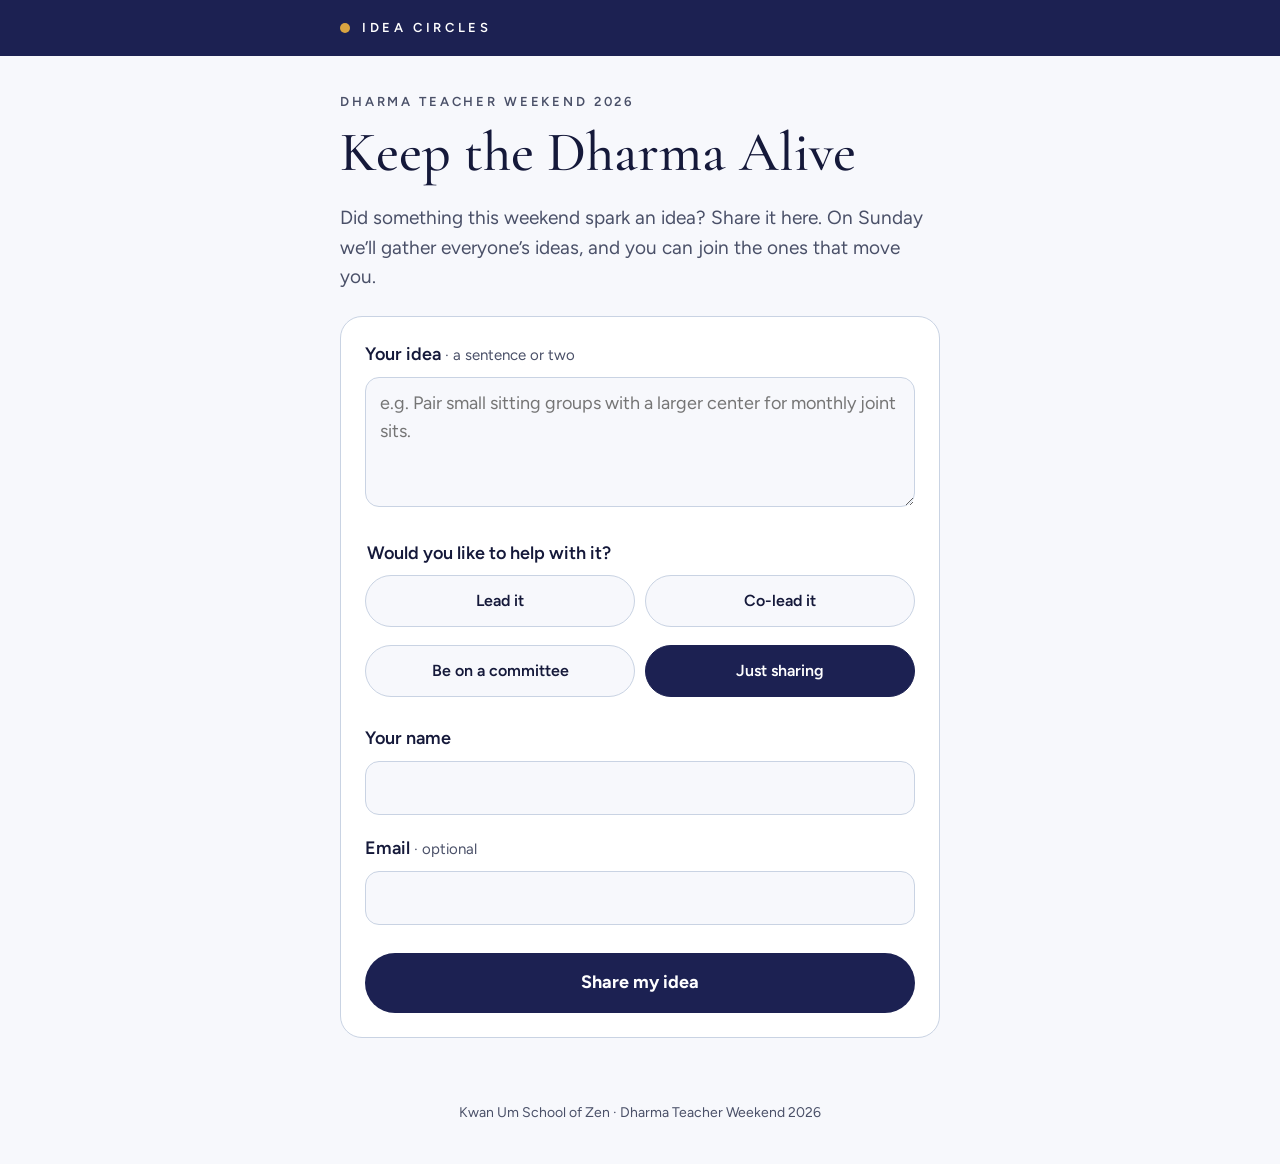
==== index.html @ 5633e47b "Idea Circles: Saturday idea page, Sunday sign-up page, printable signs Pages for Dharma Teacher Week" ====
<!doctype html>
<html lang="en">
<head>
<meta charset="utf-8">
<meta name="viewport" content="width=device-width, initial-scale=1">
<title>Share an idea · Keep the Dharma Alive</title>
<meta name="description" content="Share an idea from Dharma Teacher Weekend 2026.">
<link rel="preconnect" href="https://fonts.googleapis.com">
<link href="https://fonts.googleapis.com/css2?family=Cormorant+Garamond:wght@500;600&family=Figtree:wght@400;600;700&display=swap" rel="stylesheet">
<link rel="stylesheet" href="style.css">
</head>
<body>
<div class="bar"><div class="wrap"><span class="dot" aria-hidden="true"></span><span class="wordmark">Idea Circles</span></div></div>

<main class="wrap">
  <div id="form-view">
    <p class="eyebrow">Dharma Teacher Weekend 2026</p>
    <h1>Keep the Dharma Alive</h1>
    <p class="lead">Did something this weekend spark an idea? Share it here. On Sunday we’ll gather everyone’s ideas, and you can join the ones that move you.</p>

    <form id="idea-form" class="card" novalidate>
      <label for="idea">Your idea <span class="hint">· a sentence or two</span></label>
      <textarea id="idea" name="idea" maxlength="2000" required placeholder="e.g. Pair small sitting groups with a larger center for monthly joint sits."></textarea>

      <fieldset>
        <legend>Would you like to help with it?</legend>
        <div class="choices">
          <label class="choice"><input type="radio" name="role" value="lead"><span>Lead it</span></label>
          <label class="choice"><input type="radio" name="role" value="co-lead"><span>Co-lead it</span></label>
          <label class="choice"><input type="radio" name="role" value="committee"><span>Be on a committee</span></label>
          <label class="choice"><input type="radio" name="role" value="none" checked><span>Just sharing</span></label>
        </div>
      </fieldset>

      <div id="contact">
        <div class="field">
          <label for="name">Your name</label>
          <input type="text" id="name" name="name" maxlength="200" autocomplete="name">
        </div>
        <div class="field">
          <label for="email">Email <span class="hint" id="email-hint">· optional</span></label>
          <input type="email" id="email" name="email" maxlength="320" autocomplete="email" inputmode="email">
        </div>
      </div>

      <div class="honey" aria-hidden="true">
        <label for="website">Leave this empty</label>
        <input type="text" id="website" name="website" tabindex="-1" autocomplete="off">
      </div>

      <p class="error" id="error" role="alert" hidden></p>
      <button class="button" type="submit" id="submit">Share my idea</button>
    </form>
  </div>

  <div id="thanks-view" class="card thanks" hidden>
    <div class="mark" aria-hidden="true"></div>
    <h2>Thank you</h2>
    <p>Your idea is in. On Sunday after the closing circle, we’ll share everyone’s ideas and you can sign up for the ones you care about.</p>
    <button class="button secondary" type="button" id="another">Share another idea</button>
  </div>
</main>

<footer>Kwan Um School of Zen · Dharma Teacher Weekend 2026</footer>

<script src="config.js"></script>
<script src="api.js"></script>
<script>
(function () {
  var form = document.getElementById('idea-form');
  var errorEl = document.getElementById('error');
  var submitBtn = document.getElementById('submit');
  var emailHint = document.getElementById('email-hint');

  function role() {
    var picked = form.querySelector('input[name=role]:checked');
    return picked ? picked.value : 'none';
  }
  function updateHint() {
    emailHint.textContent = role() === 'none' ? '· optional' : '· needed so we can follow up';
  }
  form.addEventListener('change', updateHint);
  updateHint();

  function showError(msg) { errorEl.textContent = msg; errorEl.hidden = false; }

  form.addEventListener('submit', async function (e) {
    e.preventDefault();
    errorEl.hidden = true;
    if (form.elements.website.value) return; // a bot filled the hidden field

    var idea = form.elements.idea.value.trim();
    var r = role();
    var name = form.elements.name.value.trim();
    var email = form.elements.email.value.trim();

    if (idea.length < 3) { showError('Please write your idea first.'); form.elements.idea.focus(); return; }
    if (r !== 'none' && !email) { showError('Please add your email so we can follow up.'); form.elements.email.focus(); return; }
    if (email && !IC.looksLikeEmail(email)) { showError('That email doesn’t look quite right.'); form.elements.email.focus(); return; }

    submitBtn.disabled = true;
    submitBtn.textContent = 'Saving…';
    try {
      await IC.insert('ic_ideas', [{ idea: idea, role: r, name: name || null, email: email || null }]);
      document.getElementById('form-view').hidden = true;
      document.getElementById('thanks-view').hidden = false;
      window.scrollTo(0, 0);
    } catch (err) {
      showError(err.message === 'not-configured'
        ? 'This page isn’t connected to its database yet.'
        : 'We couldn’t save that. Check your connection and try again. Your idea is still here.');
    } finally {
      submitBtn.disabled = false;
      submitBtn.textContent = 'Share my idea';
    }
  });

  document.getElementById('another').addEventListener('click', function () {
    form.elements.idea.value = '';
    document.getElementById('thanks-view').hidden = true;
    document.getElementById('form-view').hidden = false;
    form.elements.idea.focus();
  });
})();
</script>
</body>
</html>
---- style.css ----
:root {
  --brand: #1C2152;
  --tint: #DCE6F3;
  --card: #EDF2F9;
  --paper: #F7F8FC;
  --ink: #15193A;
  --soft: #4A5068;
  --gold: #D9A441;
  --line: #C9D3E3;
  --error: #9B2C2C;
}
* { box-sizing: border-box; }
body { margin: 0; background: var(--paper); color: var(--ink);
       font: 18px/1.55 'Figtree', Arial, sans-serif; }
h1, h2 { font-family: 'Cormorant Garamond', Georgia, serif; font-weight: 500; line-height: 1.1; margin: 0 0 .35em; }
h1 { font-size: clamp(38px, 9vw, 56px); }
h2 { font-size: 30px; }
p { margin: 0 0 1em; }
a { color: var(--brand); }

.bar { background: var(--brand); color: #fff; padding: 18px 0; }
.bar .wrap { display: flex; align-items: center; gap: 12px; }
.wordmark { text-transform: uppercase; letter-spacing: .28em; font-weight: 600; font-size: 13px; }
.dot { width: 10px; height: 10px; border-radius: 50%; background: var(--gold); flex: none; }

.wrap { max-width: 640px; margin: 0 auto; padding: 0 20px; }
main.wrap { padding: 36px 20px 64px; }
.eyebrow { text-transform: uppercase; letter-spacing: .22em; font-size: 13px; font-weight: 600; color: var(--soft); margin-bottom: 10px; }
.lead { color: var(--soft); font-size: 19px; }

.card { background: #fff; border: 1px solid var(--line); border-radius: 22px; padding: 24px; margin-top: 24px; }
label, legend { display: block; font-weight: 600; margin-bottom: 8px; }
.hint { font-weight: 400; color: var(--soft); font-size: 15px; }
textarea, input[type=text], input[type=email] {
  width: 100%; font: inherit; color: inherit; background: var(--paper);
  border: 1px solid var(--line); border-radius: 14px; padding: 12px 14px; }
textarea { min-height: 130px; resize: vertical; }
textarea:focus, input:focus { outline: 3px solid var(--tint); border-color: var(--brand); }
fieldset { border: 0; padding: 0; margin: 24px 0 0; }
.field { margin-top: 20px; }

.choices { display: grid; grid-template-columns: repeat(2, minmax(0, 1fr)); gap: 10px; }
.choice { position: relative; }
.choice input { position: absolute; opacity: 0; inset: 0; width: 100%; height: 100%; margin: 0; cursor: pointer; }
.choice span { display: flex; align-items: center; justify-content: center; text-align: center; min-height: 52px;
  border: 1px solid var(--line); border-radius: 999px; padding: 10px 12px; font-weight: 600; font-size: 16px; background: var(--paper); }
.choice input:checked + span { background: var(--brand); border-color: var(--brand); color: #fff; }
.choice input:focus-visible + span { outline: 3px solid var(--gold); outline-offset: 2px; }

.button { display: block; width: 100%; margin-top: 28px; background: var(--brand); color: #fff; border: 0;
  border-radius: 999px; padding: 16px; font: inherit; font-weight: 700; cursor: pointer; min-height: 54px; }
.button:disabled { opacity: .6; cursor: wait; }
.button.secondary { background: transparent; color: var(--brand); border: 1px solid var(--brand); }
.error { color: var(--error); font-weight: 600; margin-top: 14px; }
.honey { position: absolute; left: -9999px; width: 1px; height: 1px; overflow: hidden; }

.thanks { text-align: center; }
.thanks .mark { width: 56px; height: 56px; border-radius: 50%; background: var(--gold); margin: 8px auto 18px; }

.idea { border-top: 1px solid var(--line); padding: 20px 0; }
.idea:first-of-type { border-top: 0; padding-top: 4px; }
.idea h3 { font-family: 'Cormorant Garamond', Georgia, serif; font-weight: 600; font-size: 26px; line-height: 1.15; margin: 0 0 4px; }
.idea p { color: var(--soft); font-size: 16px; margin-bottom: 12px; }
.idea .choices { grid-template-columns: repeat(4, minmax(0, 1fr)); }
.idea .choice span { font-size: 14px; min-height: 46px; padding: 8px 6px; }
@media (max-width: 480px) { .idea .choices { grid-template-columns: repeat(2, minmax(0, 1fr)); } }

footer { color: var(--soft); font-size: 14px; text-align: center; padding: 0 0 40px; }
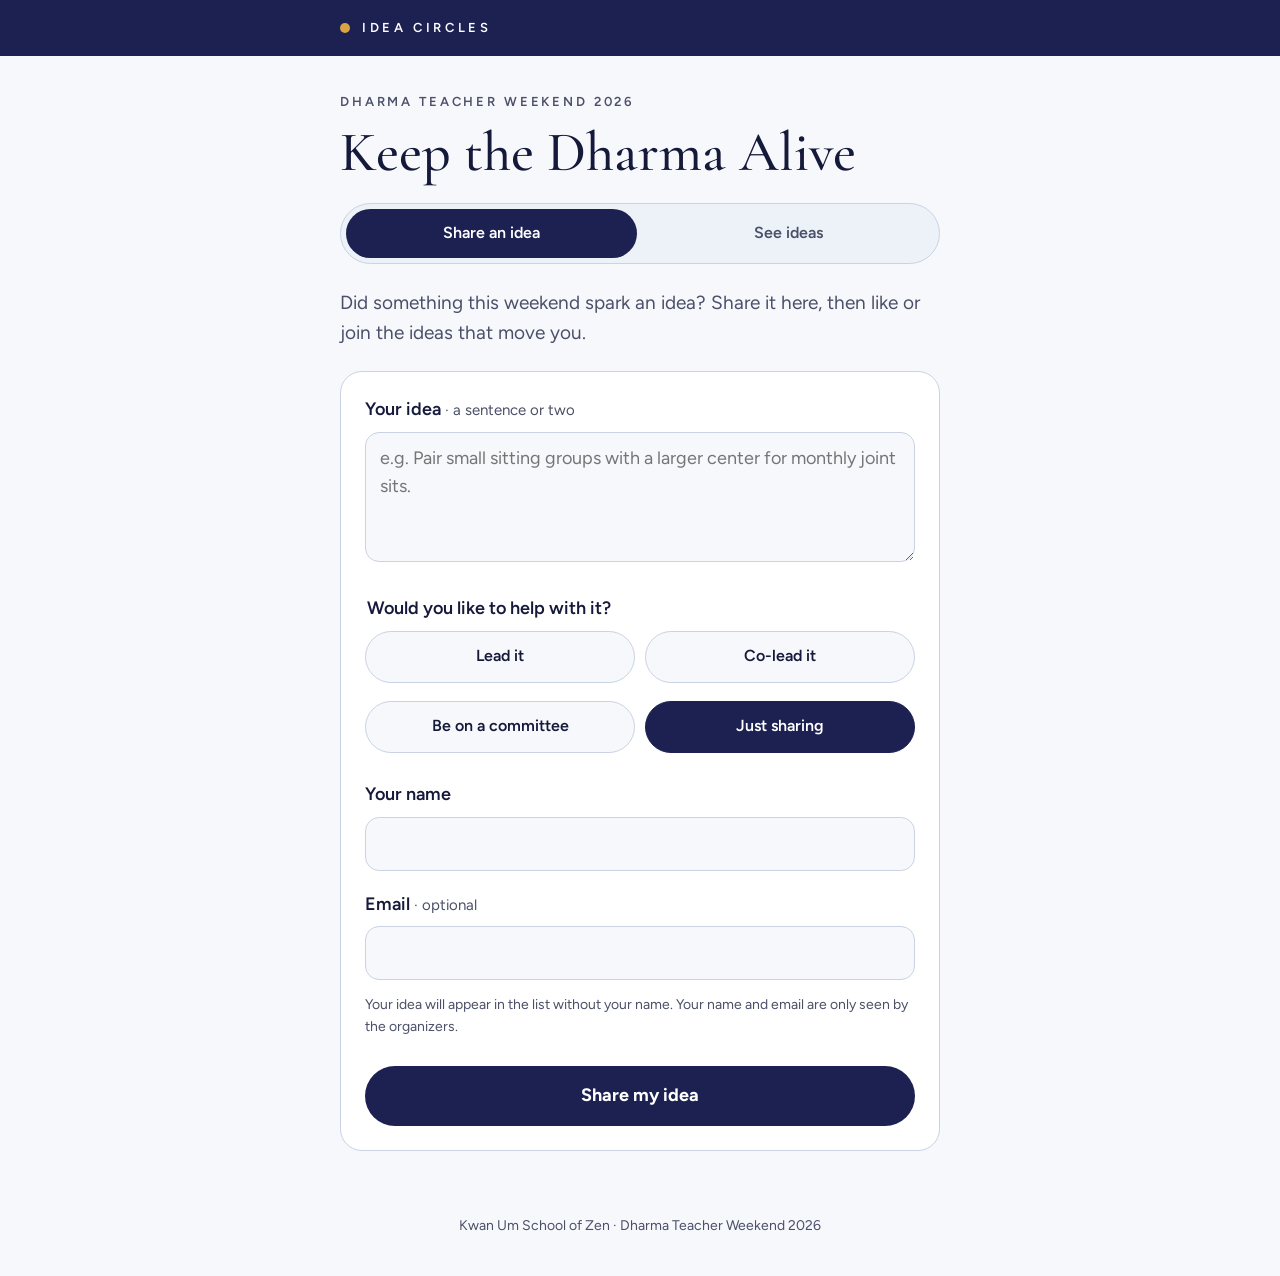
==== commit d8b7c6cc: "Ideas tab: see everyone's ideas, like or join them The share form and the idea list are two tabs on " ====
--- a/index.html
+++ b/index.html
@@ -3,8 +3,8 @@
 <head>
 <meta charset="utf-8">
 <meta name="viewport" content="width=device-width, initial-scale=1">
-<title>Share an idea · Keep the Dharma Alive</title>
-<meta name="description" content="Share an idea from Dharma Teacher Weekend 2026.">
+<title>Idea Circles · Keep the Dharma Alive</title>
+<meta name="description" content="Share an idea from Dharma Teacher Weekend 2026, and like or join everyone else's.">
 <link rel="preconnect" href="https://fonts.googleapis.com">
 <link href="https://fonts.googleapis.com/css2?family=Cormorant+Garamond:wght@500;600&family=Figtree:wght@400;600;700&display=swap" rel="stylesheet">
 <link rel="stylesheet" href="style.css">
@@ -13,26 +13,33 @@
 <div class="bar"><div class="wrap"><span class="dot" aria-hidden="true"></span><span class="wordmark">Idea Circles</span></div></div>
 
 <main class="wrap">
-  <div id="form-view">
-    <p class="eyebrow">Dharma Teacher Weekend 2026</p>
-    <h1>Keep the Dharma Alive</h1>
-    <p class="lead">Did something this weekend spark an idea? Share it here. On Sunday we’ll gather everyone’s ideas, and you can join the ones that move you.</p>
-
-    <form id="idea-form" class="card" novalidate>
-      <label for="idea">Your idea <span class="hint">· a sentence or two</span></label>
-      <textarea id="idea" name="idea" maxlength="2000" required placeholder="e.g. Pair small sitting groups with a larger center for monthly joint sits."></textarea>
-
-      <fieldset>
-        <legend>Would you like to help with it?</legend>
-        <div class="choices">
-          <label class="choice"><input type="radio" name="role" value="lead"><span>Lead it</span></label>
-          <label class="choice"><input type="radio" name="role" value="co-lead"><span>Co-lead it</span></label>
-          <label class="choice"><input type="radio" name="role" value="committee"><span>Be on a committee</span></label>
-          <label class="choice"><input type="radio" name="role" value="none" checked><span>Just sharing</span></label>
-        </div>
-      </fieldset>
-
-      <div id="contact">
+  <p class="eyebrow">Dharma Teacher Weekend 2026</p>
+  <h1>Keep the Dharma Alive</h1>
+
+  <div class="tabs" role="tablist" aria-label="Idea Circles">
+    <button type="button" role="tab" id="tab-share" aria-controls="panel-share" aria-selected="true">Share an idea</button>
+    <button type="button" role="tab" id="tab-ideas" aria-controls="panel-ideas" aria-selected="false" tabindex="-1">See ideas <span id="idea-count"></span></button>
+  </div>
+
+  <!-- Share -->
+  <section id="panel-share" role="tabpanel" aria-labelledby="tab-share">
+    <div id="form-view">
+      <p class="lead">Did something this weekend spark an idea? Share it here, then like or join the ideas that move you.</p>
+
+      <form id="idea-form" class="card" novalidate>
+        <label for="idea">Your idea <span class="hint">· a sentence or two</span></label>
+        <textarea id="idea" name="idea" maxlength="2000" required placeholder="e.g. Pair small sitting groups with a larger center for monthly joint sits."></textarea>
+
+        <fieldset>
+          <legend>Would you like to help with it?</legend>
+          <div class="choices">
+            <label class="choice"><input type="radio" name="role" value="lead"><span>Lead it</span></label>
+            <label class="choice"><input type="radio" name="role" value="co-lead"><span>Co-lead it</span></label>
+            <label class="choice"><input type="radio" name="role" value="committee"><span>Be on a committee</span></label>
+            <label class="choice"><input type="radio" name="role" value="none" checked><span>Just sharing</span></label>
+          </div>
+        </fieldset>
+
         <div class="field">
           <label for="name">Your name</label>
           <input type="text" id="name" name="name" maxlength="200" autocomplete="name">
@@ -41,24 +48,37 @@
           <label for="email">Email <span class="hint" id="email-hint">· optional</span></label>
           <input type="email" id="email" name="email" maxlength="320" autocomplete="email" inputmode="email">
         </div>
-      </div>
-
-      <div class="honey" aria-hidden="true">
-        <label for="website">Leave this empty</label>
-        <input type="text" id="website" name="website" tabindex="-1" autocomplete="off">
-      </div>
-
-      <p class="error" id="error" role="alert" hidden></p>
-      <button class="button" type="submit" id="submit">Share my idea</button>
-    </form>
-  </div>
-
-  <div id="thanks-view" class="card thanks" hidden>
-    <div class="mark" aria-hidden="true"></div>
-    <h2>Thank you</h2>
-    <p>Your idea is in. On Sunday after the closing circle, we’ll share everyone’s ideas and you can sign up for the ones you care about.</p>
-    <button class="button secondary" type="button" id="another">Share another idea</button>
-  </div>
+        <p class="hint small">Your idea will appear in the list without your name. Your name and email are only seen by the organizers.</p>
+
+        <div class="honey" aria-hidden="true">
+          <label for="website">Leave this empty</label>
+          <input type="text" id="website" name="website" tabindex="-1" autocomplete="off">
+        </div>
+
+        <p class="error" id="error" role="alert" hidden></p>
+        <button class="button" type="submit" id="submit">Share my idea</button>
+      </form>
+    </div>
+
+    <div id="thanks-view" class="card thanks" hidden>
+      <div class="mark" aria-hidden="true"></div>
+      <h2>Thank you</h2>
+      <p>Your idea is in. See it alongside everyone else’s, and like or join the ones you care about.</p>
+      <button class="button" type="button" id="go-ideas">See all ideas</button>
+      <button class="button secondary" type="button" id="another">Share another idea</button>
+    </div>
+  </section>
+
+  <!-- Ideas -->
+  <section id="panel-ideas" role="tabpanel" aria-labelledby="tab-ideas" hidden>
+    <p class="lead">Like an idea to show support. Join it if you’d like to be part of the conversation; we’ll put the people who join each idea in touch.</p>
+    <div class="sort" role="group" aria-label="Sort ideas">
+      <button type="button" class="pill" id="sort-new" aria-pressed="true">Newest</button>
+      <button type="button" class="pill" id="sort-top" aria-pressed="false">Most support</button>
+    </div>
+    <p class="error" id="list-error" role="alert" hidden></p>
+    <div id="ideas-list" aria-live="polite"><p class="hint">Loading ideas…</p></div>
+  </section>
 </main>
 
 <footer>Kwan Um School of Zen · Dharma Teacher Weekend 2026</footer>
@@ -67,10 +87,44 @@
 <script src="api.js"></script>
 <script>
 (function () {
+  // ---------- Tabs ----------
+  var tabShare = document.getElementById('tab-share');
+  var tabIdeas = document.getElementById('tab-ideas');
+  var panelShare = document.getElementById('panel-share');
+  var panelIdeas = document.getElementById('panel-ideas');
+
+  function showTab(which, focus) {
+    var ideas = which === 'ideas';
+    tabShare.setAttribute('aria-selected', String(!ideas));
+    tabIdeas.setAttribute('aria-selected', String(ideas));
+    tabShare.tabIndex = ideas ? -1 : 0;
+    tabIdeas.tabIndex = ideas ? 0 : -1;
+    panelShare.hidden = ideas;
+    panelIdeas.hidden = !ideas;
+    if (focus) (ideas ? tabIdeas : tabShare).focus();
+    if (ideas) loadIdeas();
+    try { history.replaceState(null, '', ideas ? '#ideas' : '#'); } catch (e) {}
+  }
+  tabShare.addEventListener('click', function () { showTab('share'); });
+  tabIdeas.addEventListener('click', function () { showTab('ideas'); });
+  [tabShare, tabIdeas].forEach(function (t) {
+    t.addEventListener('keydown', function (e) {
+      if (e.key === 'ArrowRight' || e.key === 'ArrowLeft') {
+        e.preventDefault();
+        showTab(t === tabShare ? 'ideas' : 'share', true);
+      }
+    });
+  });
+
+  // ---------- Share form ----------
   var form = document.getElementById('idea-form');
+  var f = form.elements;
   var errorEl = document.getElementById('error');
   var submitBtn = document.getElementById('submit');
   var emailHint = document.getElementById('email-hint');
+  var me = IC.recall('me', { name: '', email: '' });
+  f.name.value = me.name || '';
+  f.email.value = me.email || '';
 
   function role() {
     var picked = form.querySelector('input[name=role]:checked');
@@ -82,31 +136,33 @@
   form.addEventListener('change', updateHint);
   updateHint();
 
-  function showError(msg) { errorEl.textContent = msg; errorEl.hidden = false; }
+  function showError(el, msg) { el.textContent = msg; el.hidden = false; }
 
   form.addEventListener('submit', async function (e) {
     e.preventDefault();
     errorEl.hidden = true;
-    if (form.elements.website.value) return; // a bot filled the hidden field
-
-    var idea = form.elements.idea.value.trim();
+    if (f.website.value) return; // a bot filled the hidden field
+
+    var idea = f.idea.value.trim();
     var r = role();
-    var name = form.elements.name.value.trim();
-    var email = form.elements.email.value.trim();
-
-    if (idea.length < 3) { showError('Please write your idea first.'); form.elements.idea.focus(); return; }
-    if (r !== 'none' && !email) { showError('Please add your email so we can follow up.'); form.elements.email.focus(); return; }
-    if (email && !IC.looksLikeEmail(email)) { showError('That email doesn’t look quite right.'); form.elements.email.focus(); return; }
+    var name = f.name.value.trim();
+    var email = f.email.value.trim();
+
+    if (idea.length < 3) { showError(errorEl, 'Please write your idea first.'); f.idea.focus(); return; }
+    if (r !== 'none' && !email) { showError(errorEl, 'Please add your email so we can follow up.'); f.email.focus(); return; }
+    if (email && !IC.looksLikeEmail(email)) { showError(errorEl, 'That email doesn’t look quite right.'); f.email.focus(); return; }
 
     submitBtn.disabled = true;
     submitBtn.textContent = 'Saving…';
     try {
       await IC.insert('ic_ideas', [{ idea: idea, role: r, name: name || null, email: email || null }]);
+      if (name || email) { me = { name: name, email: email }; IC.remember('me', me); }
       document.getElementById('form-view').hidden = true;
       document.getElementById('thanks-view').hidden = false;
       window.scrollTo(0, 0);
+      loaded = false; // the list should include the new idea
     } catch (err) {
-      showError(err.message === 'not-configured'
+      showError(errorEl, err.message === 'not-configured'
         ? 'This page isn’t connected to its database yet.'
         : 'We couldn’t save that. Check your connection and try again. Your idea is still here.');
     } finally {
@@ -116,11 +172,144 @@
   });
 
   document.getElementById('another').addEventListener('click', function () {
-    form.elements.idea.value = '';
+    f.idea.value = '';
     document.getElementById('thanks-view').hidden = true;
     document.getElementById('form-view').hidden = false;
-    form.elements.idea.focus();
+    f.idea.focus();
   });
+  document.getElementById('go-ideas').addEventListener('click', function () { showTab('ideas', true); });
+
+  // ---------- Ideas list ----------
+  var list = document.getElementById('ideas-list');
+  var listError = document.getElementById('list-error');
+  var countEl = document.getElementById('idea-count');
+  var ideas = [];
+  var sortBy = 'new';
+  var loaded = false;
+  var liked = IC.recall('liked', {});
+  var joined = IC.recall('joined', {});
+  var openJoin = null;
+
+  function el(tag, attrs, text) {
+    var n = document.createElement(tag);
+    if (attrs) for (var k in attrs) n.setAttribute(k, attrs[k]);
+    if (text != null) n.textContent = text;
+    return n;
+  }
+  function plural(n, one, many) { return n + ' ' + (n === 1 ? one : many); }
+
+  async function loadIdeas(quiet) {
+    try {
+      var rows = await IC.select('ic_ideas_public?select=id,created_at,idea,likes,joins&order=created_at.desc');
+      ideas = rows.map(function (r) { return { id: r.id, at: r.created_at, idea: r.idea, likes: +r.likes || 0, joins: +r.joins || 0 }; });
+      loaded = true;
+      listError.hidden = true;
+      countEl.textContent = '(' + ideas.length + ')';
+      render();
+    } catch (err) {
+      if (!quiet) {
+        list.textContent = '';
+        showError(listError, err.message === 'not-configured'
+          ? 'This page isn’t connected to its database yet.'
+          : 'The ideas couldn’t load. Check your connection and try again.');
+      }
+    }
+  }
+
+  function sorted() {
+    var copy = ideas.slice();
+    if (sortBy === 'top') copy.sort(function (a, b) { return (b.likes + b.joins * 2) - (a.likes + a.joins * 2) || (a.at < b.at ? 1 : -1); });
+    return copy;
+  }
+
+  function render() {
+    list.textContent = '';
+    if (!ideas.length) {
+      list.appendChild(el('p', { class: 'hint' }, 'No ideas yet. Be the first to share one.'));
+      return;
+    }
+    sorted().forEach(function (it) { list.appendChild(card(it)); });
+  }
+
+  function card(it) {
+    var c = el('article', { class: 'idea-card' });
+    c.appendChild(el('p', { class: 'idea-text' }, it.idea));
+    c.appendChild(el('p', { class: 'idea-meta' }, plural(it.likes, 'like', 'likes') + ' · ' + plural(it.joins, 'person joined', 'people joined')));
+
+    var actions = el('div', { class: 'idea-actions' });
+    var likeBtn = el('button', { type: 'button', class: 'pill', 'aria-pressed': liked[it.id] ? 'true' : 'false' }, liked[it.id] ? 'Liked' : 'Like');
+    if (liked[it.id]) likeBtn.disabled = true;
+    likeBtn.addEventListener('click', function () { like(it, likeBtn); });
+    actions.appendChild(likeBtn);
+
+    var joinBtn = el('button', { type: 'button', class: 'pill strong', 'aria-expanded': openJoin === it.id ? 'true' : 'false' }, joined[it.id] ? 'Joined' : 'Join');
+    if (joined[it.id]) { joinBtn.disabled = true; joinBtn.setAttribute('aria-pressed', 'true'); }
+    joinBtn.addEventListener('click', function () { openJoin = openJoin === it.id ? null : it.id; render(); });
+    actions.appendChild(joinBtn);
+    c.appendChild(actions);
+
+    if (openJoin === it.id && !joined[it.id]) c.appendChild(joinBox(it));
+    return c;
+  }
+
+  function joinBox(it) {
+    var box = el('form', { class: 'join-box', novalidate: '' });
+    var nid = 'jn-' + it.id, eid = 'je-' + it.id;
+    box.appendChild(el('p', { class: 'hint small' }, 'Leave your name and email. We’ll connect everyone who joins this idea after the weekend.'));
+    var l1 = el('label', { for: nid }, 'Your name'); var i1 = el('input', { type: 'text', id: nid, maxlength: '200', autocomplete: 'name' }); i1.value = me.name || '';
+    var l2 = el('label', { for: eid }, 'Email'); var i2 = el('input', { type: 'email', id: eid, maxlength: '320', autocomplete: 'email', inputmode: 'email' }); i2.value = me.email || '';
+    var err = el('p', { class: 'error', role: 'alert' }); err.hidden = true;
+    var go = el('button', { type: 'submit', class: 'button' }, 'Join this idea');
+    [l1, i1, l2, i2, err, go].forEach(function (n) { box.appendChild(n); });
+    box.addEventListener('submit', async function (e) {
+      e.preventDefault();
+      var name = i1.value.trim(), email = i2.value.trim();
+      if (!name) { showError(err, 'Please add your name.'); i1.focus(); return; }
+      if (!IC.looksLikeEmail(email)) { showError(err, 'Please add a working email.'); i2.focus(); return; }
+      go.disabled = true; go.textContent = 'Saving…';
+      try {
+        await IC.insert('ic_reactions', [{ idea_id: it.id, kind: 'join', name: name, email: email }]);
+        me = { name: name, email: email }; IC.remember('me', me);
+        joined[it.id] = true; IC.remember('joined', joined);
+        it.joins += 1; openJoin = null; render();
+      } catch (x) {
+        showError(err, 'We couldn’t save that. Check your connection and try again.');
+        go.disabled = false; go.textContent = 'Join this idea';
+      }
+    });
+    setTimeout(function () { (i1.value ? i2 : i1).focus(); }, 0);
+    return box;
+  }
+
+  async function like(it, btn) {
+    btn.disabled = true;
+    liked[it.id] = true; it.likes += 1; render(); // show it right away
+    try {
+      await IC.insert('ic_reactions', [{ idea_id: it.id, kind: 'like' }]);
+      IC.remember('liked', liked);
+    } catch (x) {
+      delete liked[it.id]; it.likes -= 1; render();
+      showError(listError, 'That like didn’t save. Check your connection and try again.');
+    }
+  }
+
+  function setSort(which) {
+    sortBy = which;
+    document.getElementById('sort-new').setAttribute('aria-pressed', String(which === 'new'));
+    document.getElementById('sort-top').setAttribute('aria-pressed', String(which === 'top'));
+    render();
+  }
+  document.getElementById('sort-new').addEventListener('click', function () { setSort('new'); });
+  document.getElementById('sort-top').addEventListener('click', function () { setSort('top'); });
+
+  // Keep the list fresh while it's open, without interrupting someone mid-join.
+  setInterval(function () {
+    if (!panelIdeas.hidden && !document.hidden && openJoin === null) loadIdeas(true);
+  }, 30000);
+
+  // Count on the tab, and open the Ideas tab directly from a #ideas link.
+  loadIdeas(true);
+  if (location.hash === '#ideas') showTab('ideas');
 })();
 </script>
 </body>
--- a/style.css
+++ b/style.css
@@ -66,3 +66,28 @@
 @media (max-width: 480px) { .idea .choices { grid-template-columns: repeat(2, minmax(0, 1fr)); } }
 
 footer { color: var(--soft); font-size: 14px; text-align: center; padding: 0 0 40px; }
+
+/* Tabs */
+.tabs { display: grid; grid-template-columns: 1fr 1fr; gap: 6px; background: var(--card); border: 1px solid var(--line);
+  border-radius: 999px; padding: 5px; margin: 8px 0 24px; }
+.tabs button { font: inherit; font-weight: 600; font-size: 16px; border: 0; border-radius: 999px; padding: 12px 8px;
+  min-height: 48px; background: transparent; color: var(--soft); cursor: pointer; }
+.tabs button[aria-selected="true"] { background: var(--brand); color: #fff; }
+.tabs button:focus-visible, .pill:focus-visible { outline: 3px solid var(--gold); outline-offset: 2px; }
+.small { font-size: 14px; margin-top: 14px; }
+
+/* Ideas list */
+.sort { display: flex; gap: 8px; margin-bottom: 16px; }
+.pill { font: inherit; font-weight: 600; font-size: 15px; border: 1px solid var(--line); background: #fff; color: var(--ink);
+  border-radius: 999px; padding: 10px 18px; min-height: 44px; cursor: pointer; }
+.pill[aria-pressed="true"] { background: var(--brand); border-color: var(--brand); color: #fff; }
+.pill.strong { border-color: var(--brand); color: var(--brand); }
+.pill:disabled { cursor: default; }
+.pill.strong[aria-pressed="true"] { background: var(--gold); border-color: var(--gold); color: var(--brand); }
+.idea-card { background: #fff; border: 1px solid var(--line); border-radius: 20px; padding: 18px 20px; margin-bottom: 12px; }
+.idea-text { font-size: 18px; margin: 0 0 6px; white-space: pre-line; overflow-wrap: anywhere; }
+.idea-meta { font-size: 14px; color: var(--soft); margin: 0 0 12px; }
+.idea-actions { display: flex; gap: 8px; }
+.join-box { border-top: 1px solid var(--line); margin-top: 14px; padding-top: 4px; }
+.join-box label { margin-top: 12px; }
+.join-box .button { margin-top: 16px; }
